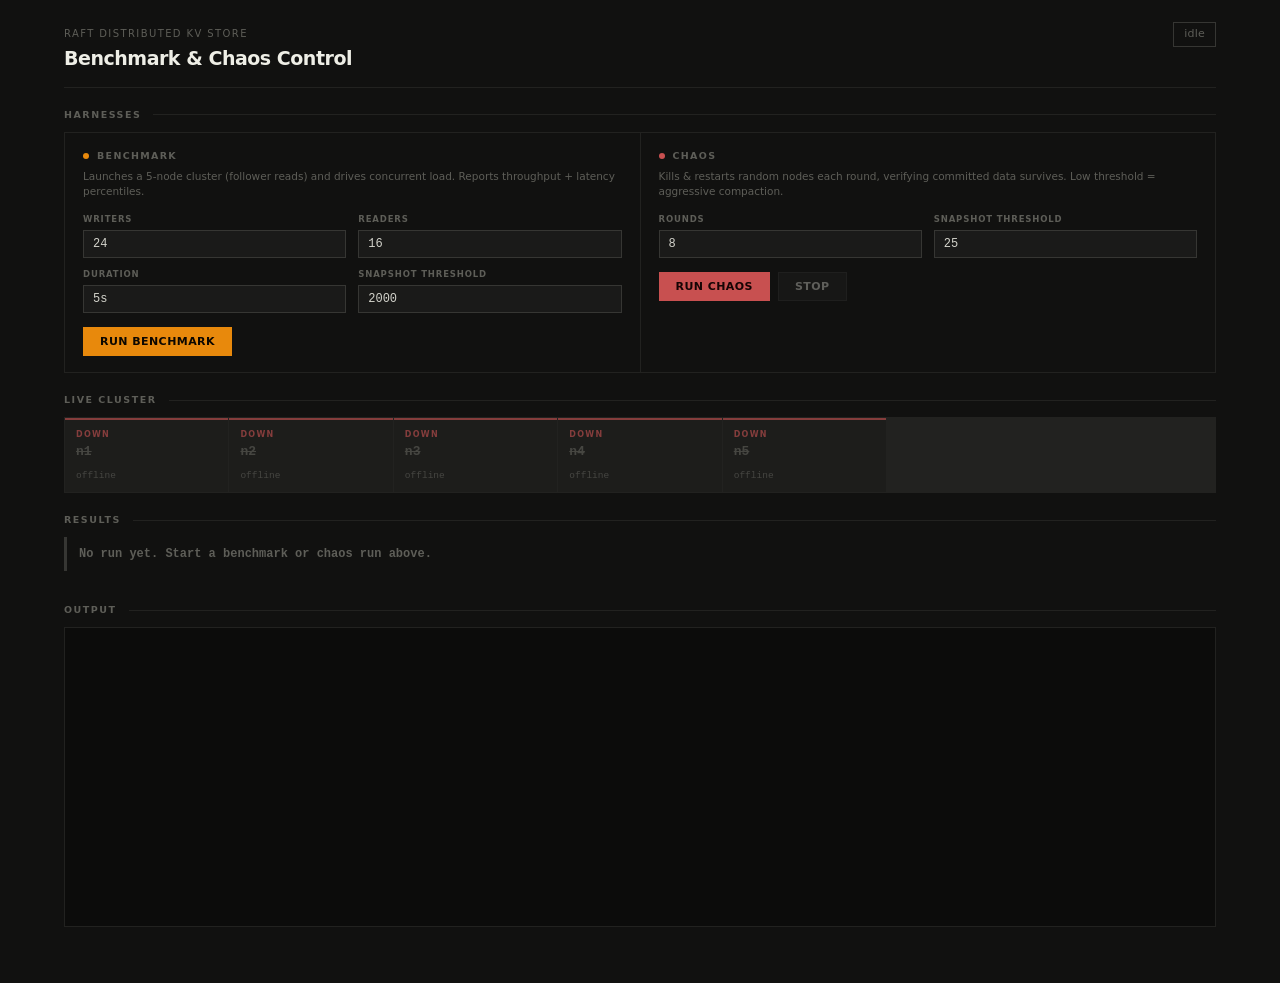
==== control-dashboard/index.html @ e3ec4f51 "Initial commit: Raft KV store Distributed, fault-tolerant key-value store implementing the Raft cons" ====
<!DOCTYPE html>
<html lang="en">
<head>
<meta charset="UTF-8">
<meta name="viewport" content="width=device-width, initial-scale=1.0">
<title>Raft Benchmark and Chaos Control</title>
<style>
  *, *::before, *::after { box-sizing: border-box; margin: 0; padding: 0; }
  :root {
    --bg:#111110; --bg-2:#1A1A19; --bg-3:#222220; --bg-4:#2A2A28;
    --dim:#363633; --muted:#5E5E58; --sub:#888880; --text:#D4D4CC; --bright:#EEEEE6;
    --rule:#222220; --amber:#E8890C; --amber-2:#F2A93B; --amber-bg:#1C1608;
    --green:#4A9E5C; --green-bg:#0A180C; --red:#C85050; --red-bg:#1A0A0A;
    --blue:#4A80C8; --blue-bg:#080E1A;
    --sans:-apple-system,BlinkMacSystemFont,"Segoe UI",system-ui,sans-serif;
    --mono:ui-monospace,"Cascadia Code","Menlo","Consolas",monospace;
  }
  html,body { background:var(--bg); color:var(--text); font-family:var(--sans); font-size:13px; line-height:1.5; min-height:100vh; }
  .console { max-width:1200px; margin:0 auto; padding:0 24px 56px; }

  .masthead { border-bottom:1px solid var(--rule); padding:22px 0 14px; display:flex; align-items:baseline; gap:20px; flex-wrap:wrap; }
  .masthead-eyebrow { font-size:10px; font-weight:500; letter-spacing:0.14em; text-transform:uppercase; color:var(--muted); margin-bottom:3px; }
  .masthead-wordmark { font-size:19px; font-weight:600; letter-spacing:-0.025em; color:var(--bright); }
  .masthead-right { margin-left:auto; display:flex; align-items:center; gap:14px; flex-wrap:wrap; }
  .run-badge { font-size:11px; font-weight:500; padding:3px 10px; letter-spacing:0.02em; white-space:nowrap; border:1px solid var(--dim); color:var(--muted); }
  .run-badge.live { color:var(--amber); background:var(--amber-bg); border-color:#36280A; }

  .section-label { font-size:9.5px; font-weight:600; letter-spacing:0.16em; text-transform:uppercase; color:var(--muted); padding:20px 0 10px; display:flex; align-items:center; gap:12px; }
  .section-label::after { content:""; flex:1; height:1px; background:var(--rule); }

  .panels { display:grid; grid-template-columns:1fr 1fr; gap:1px; background:var(--rule); border:1px solid var(--rule); }
  @media (max-width:760px){ .panels { grid-template-columns:1fr; } }
  .panel { background:var(--bg); padding:16px 18px; }
  .panel-title { font-size:9.5px; font-weight:600; letter-spacing:0.14em; text-transform:uppercase; color:var(--muted); margin-bottom:14px; display:flex; align-items:center; gap:8px; }
  .panel-title .dot { width:6px; height:6px; border-radius:50%; background:var(--amber); }
  .panel-title.chaos .dot { background:var(--red); }
  .panel-sub { font-size:10.5px; color:var(--muted); margin:-8px 0 14px; line-height:1.45; }

  .field-grid { display:grid; grid-template-columns:1fr 1fr; gap:10px 12px; margin-bottom:14px; }
  .field { display:flex; flex-direction:column; gap:4px; }
  .field.full { grid-column:1 / -1; }
  .field label { font-size:8.5px; font-weight:600; letter-spacing:0.1em; text-transform:uppercase; color:var(--muted); }
  .field input { font-family:var(--mono); font-size:12px; background:var(--bg-2); border:1px solid var(--dim); color:var(--text); padding:6px 9px; outline:none; width:100%; }
  .field input:focus { border-color:var(--amber); }
  .panel.chaos .field input:focus { border-color:var(--red); }
  .hint { font-size:9.5px; color:var(--muted); font-family:var(--mono); }

  .btn { font-family:var(--sans); font-size:11px; font-weight:600; letter-spacing:0.04em; background:var(--bg-3); color:var(--text); border:1px solid var(--dim); padding:7px 16px; cursor:pointer; text-transform:uppercase; }
  .btn:hover { background:var(--bg-4); border-color:var(--sub); }
  .btn:disabled { opacity:0.4; cursor:not-allowed; }
  .btn-primary { background:var(--amber); color:#0C0700; border-color:var(--amber); font-weight:700; }
  .btn-primary:hover { background:var(--amber-2); border-color:var(--amber-2); color:#0C0700; }
  .btn-danger { background:var(--red); color:#150404; border-color:var(--red); font-weight:700; }
  .btn-danger:hover { background:#D86060; border-color:#D86060; }
  .btn-row { display:flex; gap:8px; align-items:center; }

  /* live node strip */
  .nodes-strip { display:grid; grid-template-columns:repeat(auto-fill,minmax(150px,1fr)); gap:1px; background:var(--rule); border:1px solid var(--rule); }
  .nodecell { background:var(--bg); padding:9px 11px; border-top:2px solid transparent; }
  .nodecell.role-leader { background:var(--amber-bg); border-top-color:var(--amber); }
  .nodecell.role-follower { border-top-color:var(--dim); }
  .nodecell.role-candidate { background:var(--blue-bg); border-top-color:var(--blue); }
  .nodecell.role-down { background:var(--bg-2); border-top-color:var(--red); opacity:0.6; }
  .nc-role { font-size:8px; font-weight:700; letter-spacing:0.16em; text-transform:uppercase; color:var(--muted); }
  .role-leader .nc-role { color:var(--amber); } .role-candidate .nc-role { color:var(--blue); } .role-down .nc-role { color:var(--red); }
  .nc-id { font-family:var(--mono); font-size:13px; font-weight:700; color:var(--bright); margin:1px 0 6px; }
  .role-down .nc-id { color:var(--muted); text-decoration:line-through; }
  .nc-stats { font-family:var(--mono); font-size:9.5px; color:var(--muted); line-height:1.6; }

  /* result metrics */
  .metrics { display:grid; grid-template-columns:repeat(auto-fill,minmax(120px,1fr)); gap:1px; background:var(--rule); border:1px solid var(--rule); margin-bottom:12px; }
  .metric { background:var(--bg); padding:11px 13px; }
  .metric-key { font-size:8px; font-weight:600; letter-spacing:0.1em; text-transform:uppercase; color:var(--muted); margin-bottom:3px; }
  .metric-val { font-family:var(--mono); font-size:17px; font-weight:700; color:var(--bright); }
  .metric-val.amber { color:var(--amber-2); } .metric-val.green { color:var(--green); } .metric-val.red { color:var(--red); }
  .metric-unit { font-size:9px; color:var(--muted); font-weight:400; }

  .chaos-rounds { display:flex; flex-wrap:wrap; gap:5px; margin-bottom:12px; }
  .round-pip { font-family:var(--mono); font-size:10px; padding:3px 8px; border:1px solid var(--dim); color:var(--muted); }
  .round-pip.ok { color:var(--green); border-color:#1A3320; background:var(--green-bg); }
  .round-pip.bad { color:var(--red); border-color:#3A1414; background:var(--red-bg); }

  .verdict { font-size:12px; font-weight:600; padding:8px 12px; margin-bottom:12px; border-left:3px solid var(--dim); color:var(--muted); font-family:var(--mono); }
  .verdict.pass { color:var(--green); border-color:var(--green); background:var(--green-bg); }
  .verdict.fail { color:var(--red); border-color:var(--red); background:var(--red-bg); }

  .console-out { background:#0C0C0B; border:1px solid var(--rule); height:300px; overflow-y:auto; padding:10px 12px; font-family:var(--mono); font-size:11px; line-height:1.55; }
  .cl { white-space:pre-wrap; word-break:break-word; color:var(--sub); }
  .cl.meta { color:var(--muted); } .cl.ok { color:var(--green); } .cl.warn { color:var(--amber-2); } .cl.err { color:var(--red); } .cl.head { color:var(--bright); font-weight:600; }
</style>
</head>
<body>
<div class="console">

  <header class="masthead">
    <div>
      <div class="masthead-eyebrow">Raft Distributed KV Store</div>
      <div class="masthead-wordmark">Benchmark &amp; Chaos Control</div>
    </div>
    <div class="masthead-right">
      <span class="run-badge" id="run-badge">idle</span>
    </div>
  </header>

  <div class="section-label">Harnesses</div>
  <div class="panels">
    <!-- BENCHMARK -->
    <div class="panel">
      <div class="panel-title"><span class="dot"></span>Benchmark</div>
      <div class="panel-sub">Launches a 5-node cluster (follower reads) and drives concurrent load. Reports throughput + latency percentiles.</div>
      <div class="field-grid">
        <div class="field"><label>Writers</label><input id="b-writers" value="24" inputmode="numeric"></div>
        <div class="field"><label>Readers</label><input id="b-readers" value="16" inputmode="numeric"></div>
        <div class="field"><label>Duration</label><input id="b-duration" value="5s"></div>
        <div class="field"><label>Snapshot threshold</label><input id="b-threshold" value="2000" inputmode="numeric"></div>
      </div>
      <div class="btn-row">
        <button class="btn btn-primary" id="b-run">Run benchmark</button>
        <span class="hint" id="b-hint"></span>
      </div>
    </div>

    <!-- CHAOS -->
    <div class="panel chaos">
      <div class="panel-title chaos"><span class="dot"></span>Chaos</div>
      <div class="panel-sub">Kills &amp; restarts random nodes each round, verifying committed data survives. Low threshold = aggressive compaction.</div>
      <div class="field-grid">
        <div class="field"><label>Rounds</label><input id="c-rounds" value="8" inputmode="numeric"></div>
        <div class="field"><label>Snapshot threshold</label><input id="c-threshold" value="25" inputmode="numeric"></div>
      </div>
      <div class="btn-row">
        <button class="btn btn-danger" id="c-run">Run chaos</button>
        <button class="btn" id="stop-btn" disabled>Stop</button>
        <span class="hint" id="c-hint"></span>
      </div>
    </div>
  </div>

  <div class="section-label">Live cluster</div>
  <div class="nodes-strip" id="nodes-strip"></div>

  <div class="section-label">Results</div>
  <div id="results"><div class="verdict">No run yet. Start a benchmark or chaos run above.</div></div>

  <div class="section-label">Output</div>
  <div class="console-out" id="console-out"></div>

</div>
<script>
const NODE_HTTP = [8001,8002,8003,8004,8005].map(p => "http://localhost:"+p);
const $ = id => document.getElementById(id);

let running = false;
let curKind = null;
let benchAcc = {};      // accumulates parsed WRITE/READ blocks
let chaosRounds = [];   // [{n, ok}]

// ---------- SSE ----------
function connectStream() {
  const es = new EventSource("/stream");
  es.onmessage = ev => {
    let e; try { e = JSON.parse(ev.data); } catch { return; }
    if (e.t === "start") onStart(e);
    else if (e.t === "line") onLine(e.s);
    else if (e.t === "end") onEnd(e.code);
  };
  es.onerror = () => { /* browser auto-reconnects */ };
}

function onStart(e) {
  running = true; curKind = e.kind;
  benchAcc = {}; chaosRounds = [];
  setBadge(e.kind === "chaos" ? "chaos running" : "benchmark running", true);
  setButtons();
  if (e.kind === "bench") $("results").innerHTML = '<div class="verdict">Benchmark running…</div>';
  else $("results").innerHTML = '<div class="verdict">Chaos running…</div><div class="chaos-rounds" id="round-strip"></div>';
  clearConsole();
  logLine("head", "> " + e.cmd);
}

function onEnd(code) {
  running = false;
  setBadge("idle", false);
  setButtons();
  logLine(code === 0 ? "ok" : "err", "finished (exit " + code + ")");
  if (curKind === "chaos") finalizeChaos(code);
  curKind = null;
}

// ---------- output parsing ----------
function onLine(s) {
  const cls = classify(s);
  logLine(cls, s);
  if (curKind === "bench") parseBench(s);
  else if (curKind === "chaos") parseChaos(s);
}

function classify(s) {
  const t = s.toLowerCase();
  if (/panic|fail|mismatch|denied|error=/.test(t) && !/errors=1[0-9]\b/.test(t)) {
    if (/passed|integrity ok/.test(t)) return "ok";
    return "err";
  }
  if (/warn/.test(t)) return "warn";
  if (/passed|integrity ok|recovered|elected|leader=/.test(t)) return "ok";
  if (/^=+$|^\s*write|^\s*read|launching|all .* up/.test(t)) return "head";
  return "";
}

// bench lines look like:
//   WRITE   ops=55490     11094 ops/s  errors=24
//           latency  p50=1.61ms  p95=4.24ms  p99=17.97ms  max=50.45ms
let lastPhase = null;
function parseBench(s) {
  const m = s.match(/^(WRITE|READ)\s+ops=(\d+)\s+([\d.]+)\s+ops\/s\s+errors=(\d+)/);
  if (m) {
    lastPhase = m[1];
    benchAcc[m[1]] = Object.assign(benchAcc[m[1]]||{}, {
      ops:+m[2], tput:+m[3], errors:+m[4]
    });
    renderBench();
    return;
  }
  const l = s.match(/latency\s+p50=(\S+)\s+p95=(\S+)\s+p99=(\S+)\s+max=(\S+)/);
  if (l && lastPhase) {
    benchAcc[lastPhase] = Object.assign(benchAcc[lastPhase]||{}, {
      p50:l[1], p95:l[2], p99:l[3], max:l[4]
    });
    renderBench();
  }
}

function renderBench() {
  const blocks = ["WRITE","READ"].filter(k => benchAcc[k]).map(k => {
    const d = benchAcc[k];
    const errRate = d.ops ? (d.errors/(d.ops+d.errors)*100) : 0;
    const errCls = errRate > 1 ? "red" : "green";
    return `<div class="panel-title" style="padding:0;margin:14px 0 8px;">${k}</div>
      <div class="metrics">
        ${metric("throughput", fmt(d.tput), "ops/s", "amber")}
        ${metric("ops", fmt(d.ops), "", "")}
        ${metric("errors", d.errors!=null?fmt(d.errors):"-", errRate?("("+errRate.toFixed(2)+"%)"):"", errCls)}
        ${metric("p50", d.p50||"-", "", "")}
        ${metric("p99", d.p99||"-", "", "")}
        ${metric("max", d.max||"-", "", "")}
      </div>`;
  }).join("");
  $("results").innerHTML = blocks || '<div class="verdict">Benchmark running…</div>';
}

function metric(k,v,unit,cls){
  return `<div class="metric"><div class="metric-key">${k}</div><div class="metric-val ${cls||''}">${v} <span class="metric-unit">${unit||''}</span></div></div>`;
}
function fmt(n){ return Number(n).toLocaleString(); }

// chaos lines:
//   -- round 3/8 : killing :9002 (n2) --
//   integrity OK (...)   |   MISMATCH ...   |   FAIL: cluster lost quorum
let chaosCur = null;
function parseChaos(s) {
  const r = s.match(/round\s+(\d+)\/(\d+)/i);
  if (r) { chaosCur = {n:+r[1], total:+r[2], ok:null}; return; }
  if (/integrity ok/i.test(s) && chaosCur) { chaosCur.ok = true; pushRound(); }
  else if (/(mismatch|lost quorum|FAIL)/i.test(s) && chaosCur) { chaosCur.ok = false; pushRound(); }
}
function pushRound() {
  if (!chaosCur) return;
  chaosRounds = chaosRounds.filter(x => x.n !== chaosCur.n);
  chaosRounds.push({n:chaosCur.n, ok:chaosCur.ok});
  chaosRounds.sort((a,b)=>a.n-b.n);
  renderChaos();
  chaosCur = null;
}
function renderChaos(verdict) {
  const pips = chaosRounds.map(r => `<span class="round-pip ${r.ok?'ok':'bad'}">r${r.n} ${r.ok?'OK':'FAIL'}</span>`).join("");
  let v = "";
  if (verdict) v = `<div class="verdict ${verdict.pass?'pass':'fail'}">${verdict.text}</div>`;
  else v = `<div class="verdict">Chaos running… ${chaosRounds.length} round(s) done</div>`;
  $("results").innerHTML = v + `<div class="chaos-rounds">${pips}</div>`;
}
function finalizeChaos(code) {
  const bad = chaosRounds.filter(r=>!r.ok).length;
  renderChaos({pass: code===0 && bad===0, text: (code===0&&bad===0) ? `CHAOS PASSED: ${chaosRounds.length} rounds, zero data loss` : `CHAOS FAILED: ${bad} bad round(s)`});
}

// ---------- console ----------
function logLine(cls, s) {
  const out = $("console-out");
  const atBottom = out.scrollHeight - out.scrollTop - out.clientHeight < 40;
  const div = document.createElement("div");
  div.className = "cl " + (cls||"");
  div.textContent = s;
  out.appendChild(div);
  while (out.children.length > 600) out.removeChild(out.firstChild);
  if (atBottom) out.scrollTop = out.scrollHeight;
}
function clearConsole(){ $("console-out").innerHTML = ""; }

// ---------- controls ----------
function setBadge(text, live){ const b=$("run-badge"); b.textContent=text; b.className="run-badge"+(live?" live":""); }
function setButtons(){
  $("b-run").disabled = running;
  $("c-run").disabled = running;
  $("stop-btn").disabled = !running;
}

async function startRun(path, params, hintEl) {
  hintEl.textContent = "";
  const qs = new URLSearchParams(params).toString();
  try {
    const r = await fetch(path + "?" + qs, { method:"POST" });
    const j = await r.json();
    if (!r.ok || j.error) hintEl.textContent = j.error || "failed to start";
  } catch (e) { hintEl.textContent = "control server unreachable"; }
}

$("b-run").addEventListener("click", () => startRun("/bench", {
  writers:$("b-writers").value, readers:$("b-readers").value,
  duration:$("b-duration").value, threshold:$("b-threshold").value
}, $("b-hint")));

$("c-run").addEventListener("click", () => startRun("/chaos", {
  rounds:$("c-rounds").value, threshold:$("c-threshold").value
}, $("c-hint")));

$("stop-btn").addEventListener("click", async () => {
  $("stop-btn").disabled = true;
  try { await fetch("/stop", { method:"POST" }); } catch {}
});

// ---------- live node strip ----------
function renderNodes(states) {
  const strip = $("nodes-strip");
  strip.innerHTML = states.map((s,i) => {
    const role = s.down ? "down" : (s.data && s.data.role) || "pending";
    const id = (s.data && s.data.nodeId) || ("n"+(i+1));
    const stats = s.down ? "offline"
      : `t=${s.data.term} ci=${s.data.commitIndex}<br>keys=${s.data.keys} snap=${s.data.snapshotIndex}`;
    return `<div class="nodecell role-${role}"><div class="nc-role">${role}</div><div class="nc-id">${id}</div><div class="nc-stats">${stats}</div></div>`;
  }).join("");
}
async function pollNodes() {
  const states = await Promise.all(NODE_HTTP.map(async url => {
    try {
      const ctrl = new AbortController(); const t=setTimeout(()=>ctrl.abort(),800);
      const r = await fetch(url+"/status",{signal:ctrl.signal}); clearTimeout(t);
      if (!r.ok) throw 0;
      return { data: await r.json() };
    } catch { return { down:true }; }
  }));
  renderNodes(states);
  setTimeout(pollNodes, 700);
}

// init
NODE_HTTP.forEach(()=>{});
renderNodes(NODE_HTTP.map(()=>({down:true})));
connectStream();
pollNodes();
setButtons();
</script>
</body>
</html>
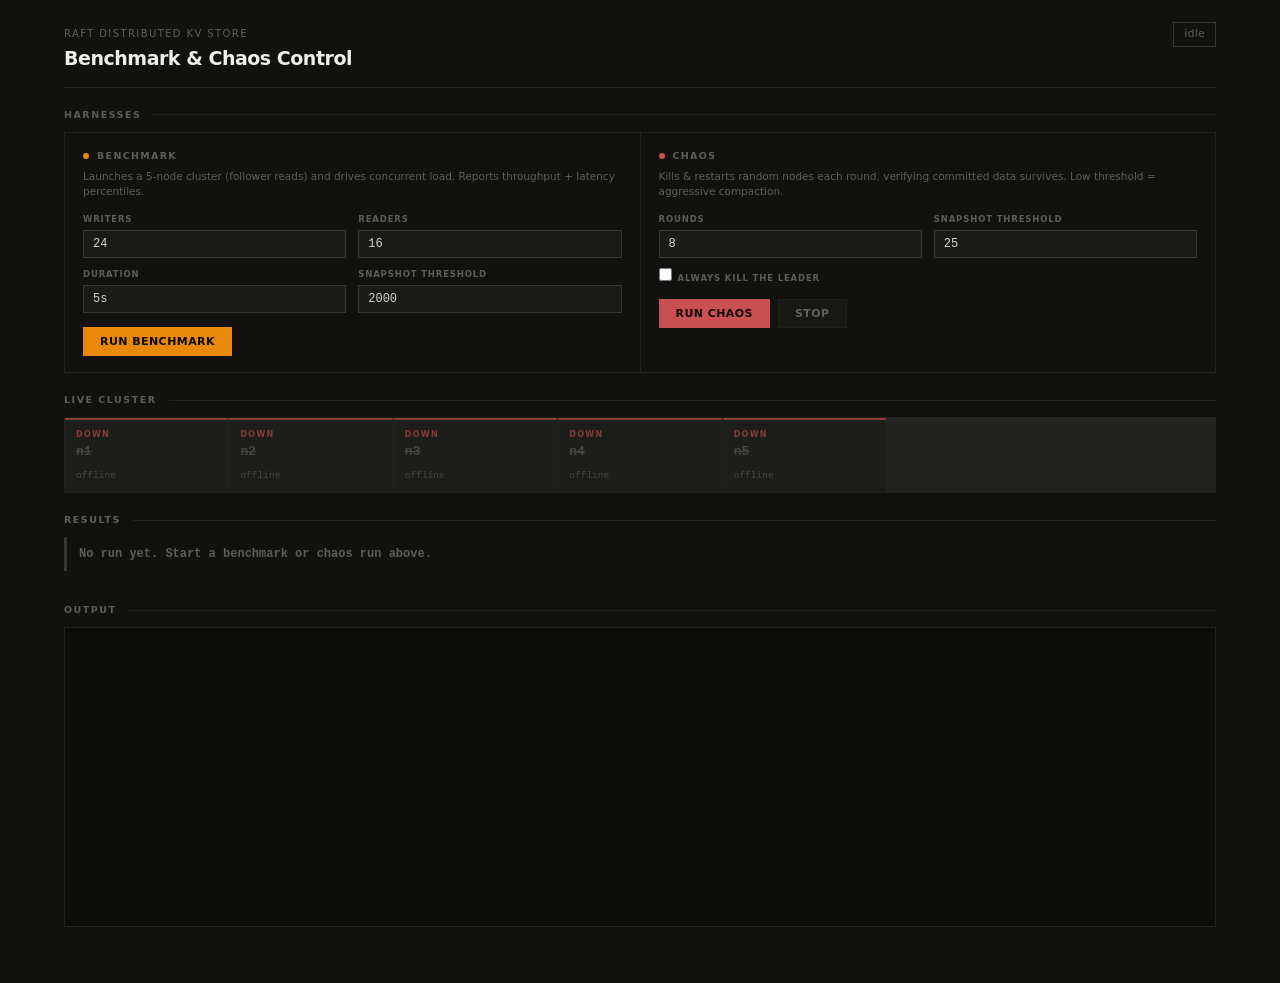
==== commit ddb09df6: "feat: chaos -KillLeader mode and follower convergence check" ====
--- a/control-dashboard/index.html
+++ b/control-dashboard/index.html
@@ -127,6 +127,7 @@
       <div class="field-grid">
         <div class="field"><label>Rounds</label><input id="c-rounds" value="8" inputmode="numeric"></div>
         <div class="field"><label>Snapshot threshold</label><input id="c-threshold" value="25" inputmode="numeric"></div>
+        <div class="field full"><label><input type="checkbox" id="c-killleader" style="width:auto;margin-right:6px">Always kill the leader</label></div>
       </div>
       <div class="btn-row">
         <button class="btn btn-danger" id="c-run">Run chaos</button>
@@ -320,7 +321,8 @@
 }, $("b-hint")));
 
 $("c-run").addEventListener("click", () => startRun("/chaos", {
-  rounds:$("c-rounds").value, threshold:$("c-threshold").value
+  rounds:$("c-rounds").value, threshold:$("c-threshold").value,
+  killLeader:$("c-killleader").checked ? "1" : "0"
 }, $("c-hint")));
 
 $("stop-btn").addEventListener("click", async () => {
